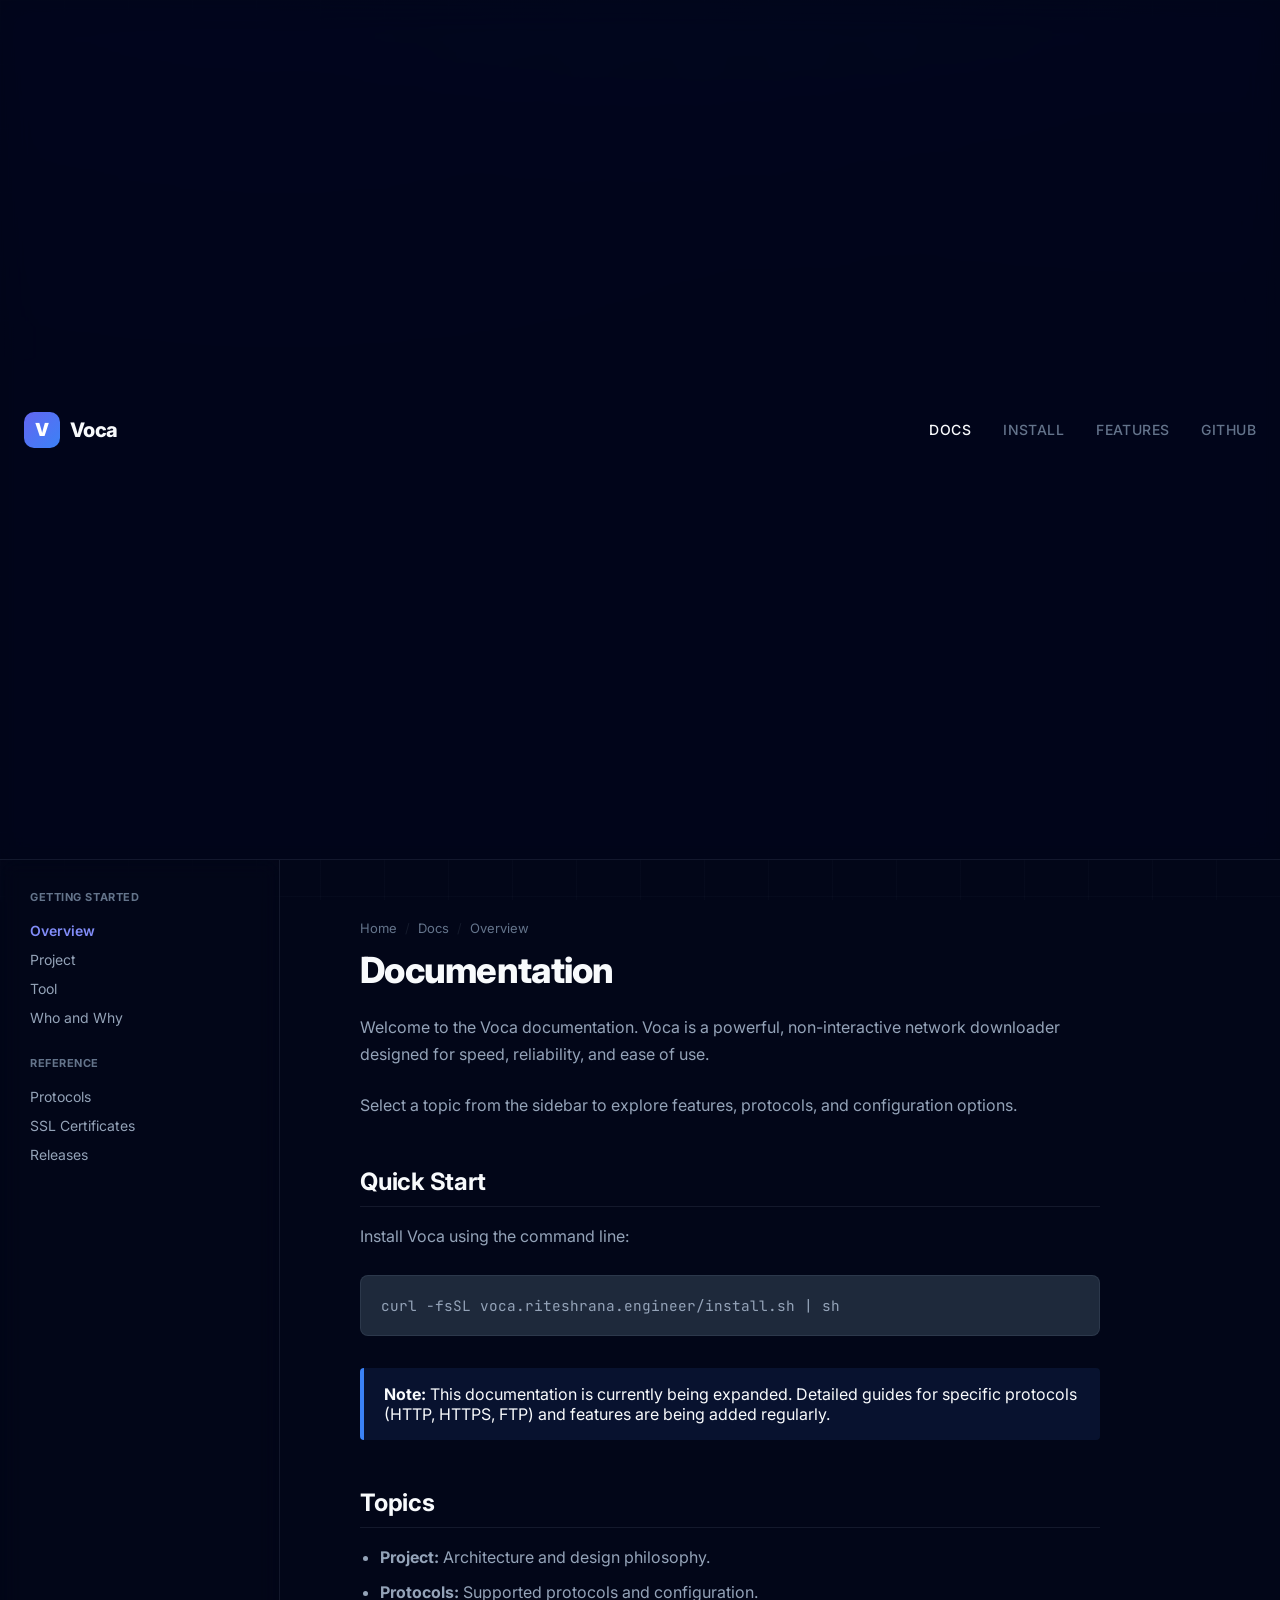
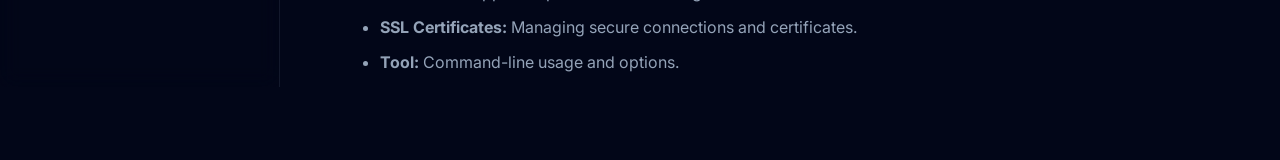
==== docs/index.html @ 128bfd6b "Deploy docs section + Refactor CSS" ====
<!DOCTYPE html>
<html lang="en">

<head>
    <meta charset="UTF-8">
    <meta name="viewport" content="width=device-width, initial-scale=1.0">
    <title>Documentation — Voca</title>
    <meta name="description" content="Voca documentation and user guides.">
    <link rel="preconnect" href="https://fonts.googleapis.com">
    <link rel="preconnect" href="https://fonts.gstatic.com" crossorigin>
    <link
        href="https://fonts.googleapis.com/css2?family=Inter:wght@300;400;500;600;700;800;900&family=JetBrains+Mono:wght@400;500;600&display=swap"
        rel="stylesheet">
    <link rel="stylesheet" href="../assets/css/style.css">
</head>

<body>
    <!-- NAV -->
    <nav>
        <div class="nav-inner docs-layout">
            <a href="../index.html" class="logo">
                <div class="logo-icon">V</div>
                <span class="logo-text">Voca</span>
            </a>
            <div class="nav-links">
                <a href="index.html" class="active">Docs</a>
                <a href="../index.html#install">Install</a>
                <a href="../index.html#features">Features</a>
                <a href="https://github.com/ambicuity/voca" target="_blank">GitHub</a>
            </div>
        </div>
    </nav>

    <div class="docs-layout">
        <aside class="sidebar">
            <div class="sidebar-group">
                <div class="sidebar-title">Getting Started</div>
                <a href="index.html" class="sidebar-link active">Overview</a>
                <a href="#" class="sidebar-link">Project</a>
                <a href="#" class="sidebar-link">Tool</a>
                <a href="#" class="sidebar-link">Who and Why</a>
            </div>
            <div class="sidebar-group">
                <div class="sidebar-title">Reference</div>
                <a href="#" class="sidebar-link">Protocols</a>
                <a href="protocols/ssl-certificates.html" class="sidebar-link params-list">SSL Certificates</a>
                <a href="#" class="sidebar-link">Releases</a>
            </div>
        </aside>

        <main class="docs-content">
            <div class="breadcrumb">
                <a href="../index.html">Home</a>
                <span class="sep">/</span>
                <span>Docs</span>
                <span class="sep">/</span>
                <span>Overview</span>
            </div>

            <h1>Documentation</h1>
            <p>Welcome to the Voca documentation. Voca is a powerful, non-interactive network downloader designed for
                speed, reliability, and ease of use.</p>

            <p>Select a topic from the sidebar to explore features, protocols, and configuration options.</p>

            <h2>Quick Start</h2>
            <p>Install Voca using the command line:</p>
            <pre><code>curl -fsSL voca.riteshrana.engineer/install.sh | sh</code></pre>

            <div class="docs-note">
                <strong>Note:</strong> This documentation is currently being expanded.
                Detailed guides for specific protocols (HTTP, HTTPS, FTP) and features are being added regularly.
            </div>

            <h2>Topics</h2>
            <ul>
                <li><strong>Project:</strong> Architecture and design philosophy.</li>
                <li><strong>Protocols:</strong> Supported protocols and configuration.</li>
                <li><strong>SSL Certificates:</strong> Managing secure connections and certificates.</li>
                <li><strong>Tool:</strong> Command-line usage and options.</li>
            </ul>
        </main>
    </div>
</body>

</html>
---- assets/css/style.css ----
:root {
  --bg-primary: #020618;
  --bg-secondary: #0f172a;
  --bg-card: #1e293b;
  --bg-card-hover: #334155;
  --border: rgba(148, 163, 184, 0.12);
  --border-accent: rgba(99, 102, 241, 0.4);
  --text-primary: #f8fafc;
  --text-secondary: #94a3b8;
  --text-muted: #64748b;
  --accent: #6366f1;
  --accent-light: #818cf8;
  --accent-glow: rgba(99, 102, 241, 0.15);
  --blue: #3b82f6;
  --green: #22c55e;
  --green-muted: rgba(34, 197, 94, 0.12);
  --radius: 12px;
  --radius-lg: 20px;
  --font-sans: 'Inter', -apple-system, BlinkMacSystemFont, 'Segoe UI', sans-serif;
  --font-mono: 'JetBrains Mono', 'Fira Code', monospace;
}

* {
  margin: 0;
  padding: 0;
  box-sizing: border-box;
}

html {
  scroll-behavior: smooth;
}

body {
  font-family: var(--font-sans);
  background: var(--bg-primary);
  color: var(--text-primary);
  min-height: 100vh;
  overflow-x: hidden;
  -webkit-font-smoothing: antialiased;
  -moz-osx-font-smoothing: grayscale;
}

/* ─── GRID PATTERN BACKGROUND ─── */
body::before {
  content: '';
  position: fixed;
  inset: 0;
  background-image:
    linear-gradient(rgba(148, 163, 184, 0.03) 1px, transparent 1px),
    linear-gradient(90deg, rgba(148, 163, 184, 0.03) 1px, transparent 1px);
  background-size: 64px 64px;
  z-index: 0;
  pointer-events: none;
}

/* ─── GRADIENT GLOW ─── */
body::after {
  content: '';
  position: fixed;
  top: -40%;
  left: -20%;
  width: 140%;
  height: 100%;
  background: radial-gradient(ellipse at 30% 0%, rgba(99, 102, 241, 0.08) 0%, transparent 60%),
    radial-gradient(ellipse at 80% 20%, rgba(59, 130, 246, 0.05) 0%, transparent 50%);
  z-index: 0;
  pointer-events: none;
}

.container {
  max-width: 1000px;
  margin: 0 auto;
  padding: 0 24px;
  position: relative;
  z-index: 1;
}

/* ─── NAV ─── */
nav {
  position: sticky;
  top: 0;
  z-index: 100;
  padding: 16px 0;
  backdrop-filter: blur(16px) saturate(180%);
  -webkit-backdrop-filter: blur(16px) saturate(180%);
  background: rgba(2, 6, 24, 0.8);
  border-bottom: 1px solid var(--border);
}

.nav-inner {
  max-width: 1000px;
  margin: 0 auto;
  padding: 0 24px;
  display: flex;
  align-items: center;
  justify-content: space-between;
}

.docs-layout .nav-inner {
  max-width: 1400px; /* Wider nav for docs */
}

.logo {
  display: flex;
  align-items: center;
  gap: 10px;
  text-decoration: none;
  color: var(--text-primary);
}

.logo-icon {
  width: 36px;
  height: 36px;
  background: linear-gradient(135deg, var(--accent), var(--blue));
  border-radius: 10px;
  display: flex;
  align-items: center;
  justify-content: center;
  font-weight: 900;
  font-size: 18px;
  color: white;
  letter-spacing: -0.02em;
}

.logo-text {
  font-size: 20px;
  font-weight: 800;
  letter-spacing: -0.03em;
}

.nav-links {
  display: flex;
  gap: 32px;
  align-items: center;
}

.nav-links a {
  color: var(--text-muted);
  text-decoration: none;
  font-size: 14px;
  font-weight: 500;
  letter-spacing: 0.03em;
  text-transform: uppercase;
  transition: color 0.2s;
}

.nav-links a:hover, .nav-links a.active {
  color: var(--text-primary);
}

/* ─── HERO ─── */
.hero {
  text-align: center;
  padding: 100px 0 60px;
}

.badge {
  display: inline-flex;
  align-items: center;
  gap: 8px;
  background: var(--green-muted);
  color: var(--green);
  padding: 6px 16px;
  border-radius: 999px;
  font-size: 12px;
  font-weight: 600;
  margin-bottom: 32px;
  border: 1px solid rgba(34, 197, 94, 0.2);
  letter-spacing: 0.05em;
  text-transform: uppercase;
}

.badge::before {
  content: '';
  width: 6px;
  height: 6px;
  background: var(--green);
  border-radius: 50%;
  animation: pulse-dot 2s ease-in-out infinite;
}

@keyframes pulse-dot {
  0%, 100% { opacity: 1; }
  50% { opacity: 0.3; }
}

h1 {
  font-size: clamp(40px, 6vw, 64px);
  font-weight: 900;
  letter-spacing: -0.04em;
  line-height: 1.05;
  margin-bottom: 20px;
}

h1 .gradient {
  background: linear-gradient(135deg, var(--accent-light) 0%, var(--blue) 50%, var(--accent) 100%);
  -webkit-background-clip: text;
  -webkit-text-fill-color: transparent;
  background-clip: text;
}

.hero-sub {
  font-size: 18px;
  color: var(--text-secondary);
  max-width: 560px;
  margin: 0 auto 48px;
  line-height: 1.7;
  font-weight: 400;
}

/* ─── SECTION NUMBERING ─── */
.section-label {
  display: flex;
  align-items: center;
  gap: 16px;
  margin-bottom: 12px;
}

.section-num {
  font-size: 13px;
  font-weight: 600;
  color: var(--accent-light);
  font-family: var(--font-mono);
  letter-spacing: 0.05em;
}

.section-line {
  flex: 1;
  height: 1px;
  background: var(--border);
}

.section-title {
  font-size: 28px;
  font-weight: 800;
  letter-spacing: -0.03em;
  margin-bottom: 8px;
}

.section-desc {
  font-size: 15px;
  color: var(--text-secondary);
  margin-bottom: 32px;
  line-height: 1.6;
}

/* ─── INSTALL BOX ─── */
.install-box {
  background: var(--bg-secondary);
  border: 1px solid var(--border);
  border-radius: var(--radius);
  padding: 20px 24px;
  display: flex;
  align-items: center;
  justify-content: space-between;
  max-width: 620px;
  margin: 0 auto 80px;
  gap: 16px;
  transition: border-color 0.3s;
}

.install-box:hover {
  border-color: var(--border-accent);
}

.install-prefix {
  color: var(--text-muted);
  font-family: var(--font-mono);
  font-size: 14px;
  user-select: none;
}

.install-box code {
  font-family: var(--font-mono);
  font-size: 14px;
  color: var(--accent-light);
  white-space: nowrap;
  overflow: hidden;
  text-overflow: ellipsis;
  flex: 1;
}

.copy-btn {
  background: var(--accent);
  color: white;
  border: none;
  padding: 10px 20px;
  border-radius: 8px;
  font-size: 13px;
  font-weight: 600;
  cursor: pointer;
  transition: all 0.2s;
  white-space: nowrap;
  font-family: var(--font-sans);
  letter-spacing: 0.02em;
}

.copy-btn:hover {
  background: var(--accent-light);
  transform: translateY(-1px);
  box-shadow: 0 4px 16px rgba(99, 102, 241, 0.3);
}

.copy-btn:active {
  transform: translateY(0);
}

/* ─── PLATFORM CARDS ─── */
.section {
  margin-bottom: 80px;
}

.platforms {
  display: grid;
  grid-template-columns: repeat(auto-fit, minmax(290px, 1fr));
  gap: 12px;
}

.platform-card {
  background: var(--bg-card);
  border: 1px solid var(--border);
  border-radius: var(--radius);
  padding: 20px 24px;
  display: flex;
  align-items: center;
  gap: 16px;
  text-decoration: none;
  color: var(--text-primary);
  transition: all 0.3s cubic-bezier(0.4, 0, 0.2, 1);
  cursor: pointer;
}

.platform-card:hover {
  background: var(--bg-card-hover);
  border-color: var(--accent);
  transform: translateY(-3px);
  box-shadow: 0 12px 40px rgba(99, 102, 241, 0.1);
}

.platform-icon {
  width: 48px;
  height: 48px;
  border-radius: 12px;
  display: flex;
  align-items: center;
  justify-content: center;
  font-size: 24px;
  flex-shrink: 0;
}

.platform-icon.linux {
  background: rgba(251, 146, 60, 0.12);
}

.platform-icon.macos {
  background: rgba(255, 255, 255, 0.06);
}

.platform-icon.windows {
  background: rgba(59, 130, 246, 0.12);
}

.platform-info {
  flex: 1;
  min-width: 0;
}

.platform-name {
  font-weight: 700;
  font-size: 15px;
  margin-bottom: 3px;
  letter-spacing: -0.01em;
}

.platform-arch {
  font-size: 13px;
  color: var(--text-muted);
}

.platform-dl {
  font-size: 12px;
  color: var(--accent-light);
  font-weight: 600;
  font-family: var(--font-mono);
}

/* ─── FEATURES ─── */
.features {
  display: grid;
  grid-template-columns: repeat(3, 1fr);
  gap: 16px;
}

.feature {
  background: var(--bg-card);
  border: 1px solid var(--border);
  border-radius: var(--radius);
  padding: 28px;
  transition: border-color 0.3s, transform 0.3s;
}

.feature:hover {
  border-color: rgba(99, 102, 241, 0.3);
  transform: translateY(-2px);
}

.feature-icon {
  font-size: 28px;
  margin-bottom: 16px;
}

.feature h3 {
  font-size: 16px;
  font-weight: 700;
  margin-bottom: 8px;
  letter-spacing: -0.01em;
}

.feature p {
  font-size: 14px;
  color: var(--text-secondary);
  line-height: 1.6;
}

/* ─── CHECKSUM ─── */
.verify-section {
  background: var(--bg-secondary);
  border: 1px solid var(--border);
  border-radius: var(--radius-lg);
  padding: 36px;
  margin-bottom: 80px;
}

.verify-section h2 {
  font-size: 20px;
  font-weight: 800;
  margin-bottom: 8px;
  letter-spacing: -0.02em;
}

.verify-section p {
  font-size: 14px;
  color: var(--text-secondary);
  margin-bottom: 20px;
}

.code-block {
  background: var(--bg-primary);
  border: 1px solid var(--border);
  border-radius: 10px;
  padding: 20px;
  font-family: var(--font-mono);
  font-size: 13px;
  color: var(--text-secondary);
  overflow-x: auto;
  white-space: pre;
  line-height: 1.7;
}

.code-block .comment {
  color: var(--text-muted);
}

.code-block .cmd {
  color: var(--accent-light);
}

/* ─── FOOTER ─── */
footer {
  border-top: 1px solid var(--border);
  padding: 36px 0;
  display: flex;
  justify-content: space-between;
  align-items: center;
  margin-bottom: 24px;
}

.footer-left p {
  font-size: 12px;
  color: var(--text-muted);
  letter-spacing: 0.05em;
  text-transform: uppercase;
}

.footer-left .designed {
  margin-top: 4px;
  font-size: 11px;
  letter-spacing: 0.08em;
}

.footer-links {
  display: flex;
  gap: 24px;
}

.footer-links a {
  color: var(--text-muted);
  text-decoration: none;
  font-size: 13px;
  transition: color 0.2s;
}

.footer-links a:hover {
  color: var(--text-primary);
}

/* ─── RESPONSIVE ─── */
@media (max-width: 768px) {
  .features {
    grid-template-columns: 1fr;
  }

  .install-box {
    flex-direction: column;
    align-items: stretch;
    text-align: center;
  }

  .install-box code {
    text-align: center;
  }

  footer {
    flex-direction: column;
    gap: 16px;
    text-align: center;
  }

  .nav-links {
    gap: 20px;
  }

  .nav-links a {
    font-size: 12px;
  }

  .hero {
    padding: 60px 0 40px;
  }
}

/* ─── ANIMATIONS ─── */
@keyframes fadeUp {
  from { opacity: 0; transform: translateY(20px); }
  to { opacity: 1; transform: translateY(0); }
}

.animate-in {
  animation: fadeUp 0.6s ease-out forwards;
  opacity: 0;
}

.animate-in:nth-child(1) { animation-delay: 0s; }
.animate-in:nth-child(2) { animation-delay: 0.1s; }
.animate-in:nth-child(3) { animation-delay: 0.2s; }
.animate-in:nth-child(4) { animation-delay: 0.3s; }
.animate-in:nth-child(5) { animation-delay: 0.4s; }


/* ─── DOCS LAYOUT ─── */
.docs-layout {
  display: flex;
  max-width: 1400px;
  margin: 0 auto;
  min-height: calc(100vh - 73px); /* nav heightApprox */
}

.sidebar {
  width: 280px;
  border-right: 1px solid var(--border);
  padding: 30px;
  position: sticky;
  top: 73px;
  height: calc(100vh - 73px);
  overflow-y: auto;
  background: rgba(2, 6, 24, 0.5);
  backdrop-filter: blur(10px);
}

.sidebar-group {
  margin-bottom: 24px;
}

.sidebar-title {
  font-size: 11px;
  text-transform: uppercase;
  color: var(--text-muted);
  font-weight: 700;
  letter-spacing: 0.05em;
  margin-bottom: 12px;
}

.sidebar-link {
  display: block;
  color: var(--text-secondary);
  text-decoration: none;
  font-size: 14px;
  padding: 6px 0;
  transition: color 0.2s;
}

.sidebar-link:hover {
  color: var(--text-primary);
}

.sidebar-link.active {
  color: var(--accent-light);
  font-weight: 600;
}

.docs-content {
  flex: 1;
  padding: 60px 80px;
  max-width: 900px;
}

.docs-content h1 {
  font-size: 36px;
  font-weight: 800;
  margin-bottom: 24px;
  letter-spacing: -0.02em;
}

.docs-content h2 {
  font-size: 24px;
  font-weight: 700;
  margin: 48px 0 16px;
  letter-spacing: -0.01em;
  border-bottom: 1px solid var(--border);
  padding-bottom: 10px;
}

.docs-content h3 {
  font-size: 18px;
  font-weight: 600;
  margin: 32px 0 12px;
  color: var(--text-primary);
}

.docs-content p, .docs-content ul, .docs-content ol {
  font-size: 16px;
  line-height: 1.7;
  color: var(--text-secondary);
  margin-bottom: 24px;
}

.docs-content ul, .docs-content ol {
  padding-left: 20px;
}

.docs-content li {
  margin-bottom: 8px;
}

.docs-content code {
  background: rgba(99, 102, 241, 0.1);
  color: var(--accent-light);
  padding: 2px 6px;
  border-radius: 4px;
  font-family: var(--font-mono);
  font-size: 0.9em;
}

.docs-content pre {
  background: var(--bg-card);
  padding: 20px;
  border-radius: 8px;
  overflow-x: auto;
  margin-bottom: 32px;
  border: 1px solid var(--border);
}

.docs-content pre code {
  background: none;
  color: var(--text-secondary);
  padding: 0;
}

.docs-note {
  background: rgba(59, 130, 246, 0.1);
  border-left: 4px solid var(--blue);
  padding: 16px 20px;
  border-radius: 4px;
  margin-bottom: 24px;
}

.breadcrumb {
  font-size: 13px;
  color: var(--text-muted);
  margin-bottom: 16px;
  display: flex;
  gap: 8px;
  align-items: center;
}

.breadcrumb a {
  color: var(--text-muted);
  text-decoration: none;
}

.breadcrumb a:hover {
  color: var(--text-primary);
}

.breadcrumb .sep {
  color: var(--border);
}

@media (max-width: 1024px) {
  .docs-content {
    padding: 40px;
  }
}

@media (max-width: 768px) {
  .docs-layout {
    flex-direction: column;
  }
  
  .sidebar {
    width: 100%;
    height: auto;
    position: static;
    border-right: none;
    border-bottom: 1px solid var(--border);
    padding: 20px;
  }
  
  .docs-content {
    padding: 40px 24px;
  }
}
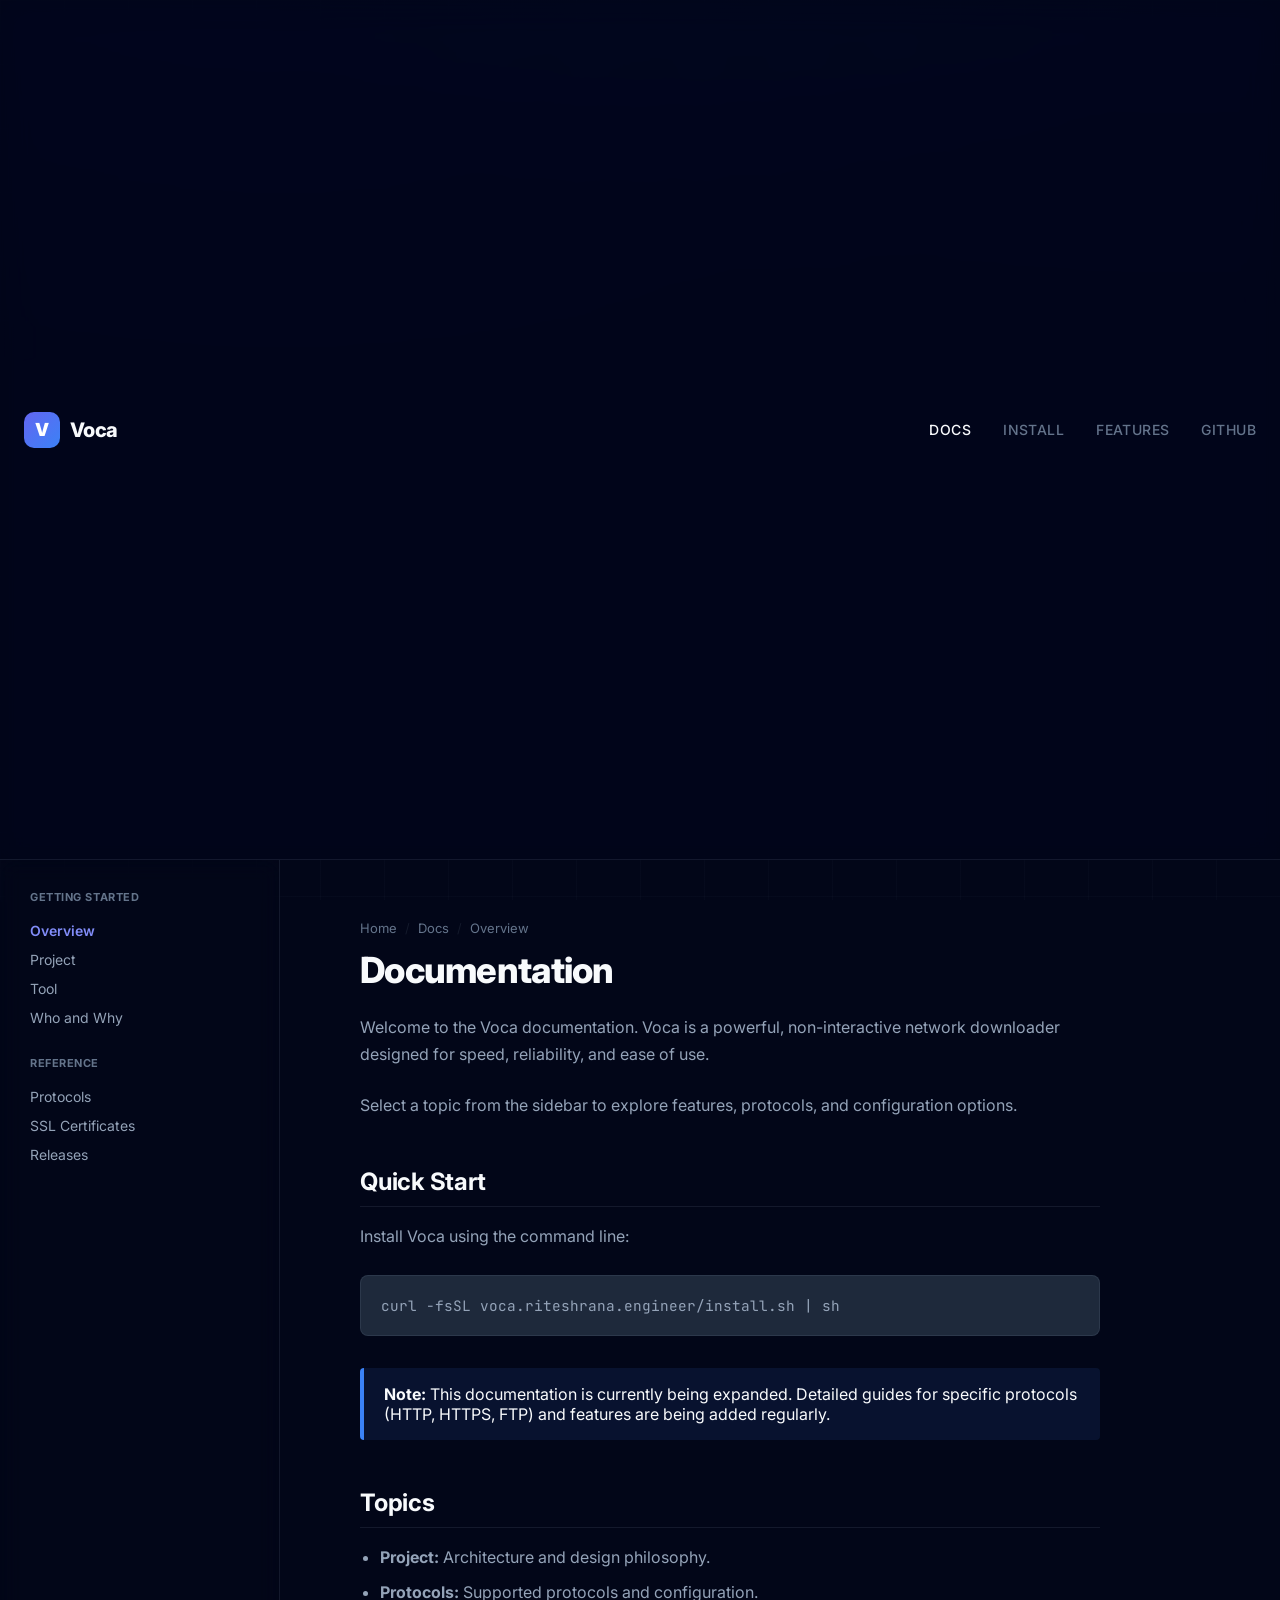
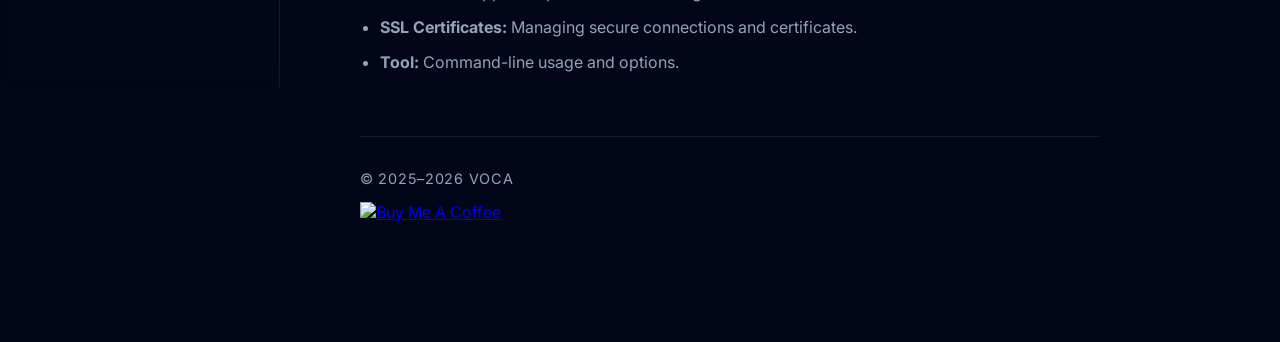
==== commit 7d8bedcd: "Deploy branding updates + README" ====
--- a/docs/index.html
+++ b/docs/index.html
@@ -79,6 +79,16 @@
                 <li><strong>SSL Certificates:</strong> Managing secure connections and certificates.</li>
                 <li><strong>Tool:</strong> Command-line usage and options.</li>
             </ul>
+            <footer
+                style="margin-top: 60px; border-top: 1px solid var(--border); padding-top: 30px; display: flex; justify-content: space-between; align-items: start;">
+                <div class="footer-left">
+                    <p style="margin-bottom: 10px; font-size: 0.9em; color: var(--text-secondary);">© 2025–2026 Voca</p>
+                    <a href="https://buymeacoffee.com/ritesh.rana" target="_blank" style="display:inline-block;">
+                        <img src="https://cdn.buymeacoffee.com/buttons/v2/default-yellow.png" alt="Buy Me A Coffee"
+                            style="height: 35px !important;width: 125px !important;">
+                    </a>
+                </div>
+            </footer>
         </main>
     </div>
 </body>
